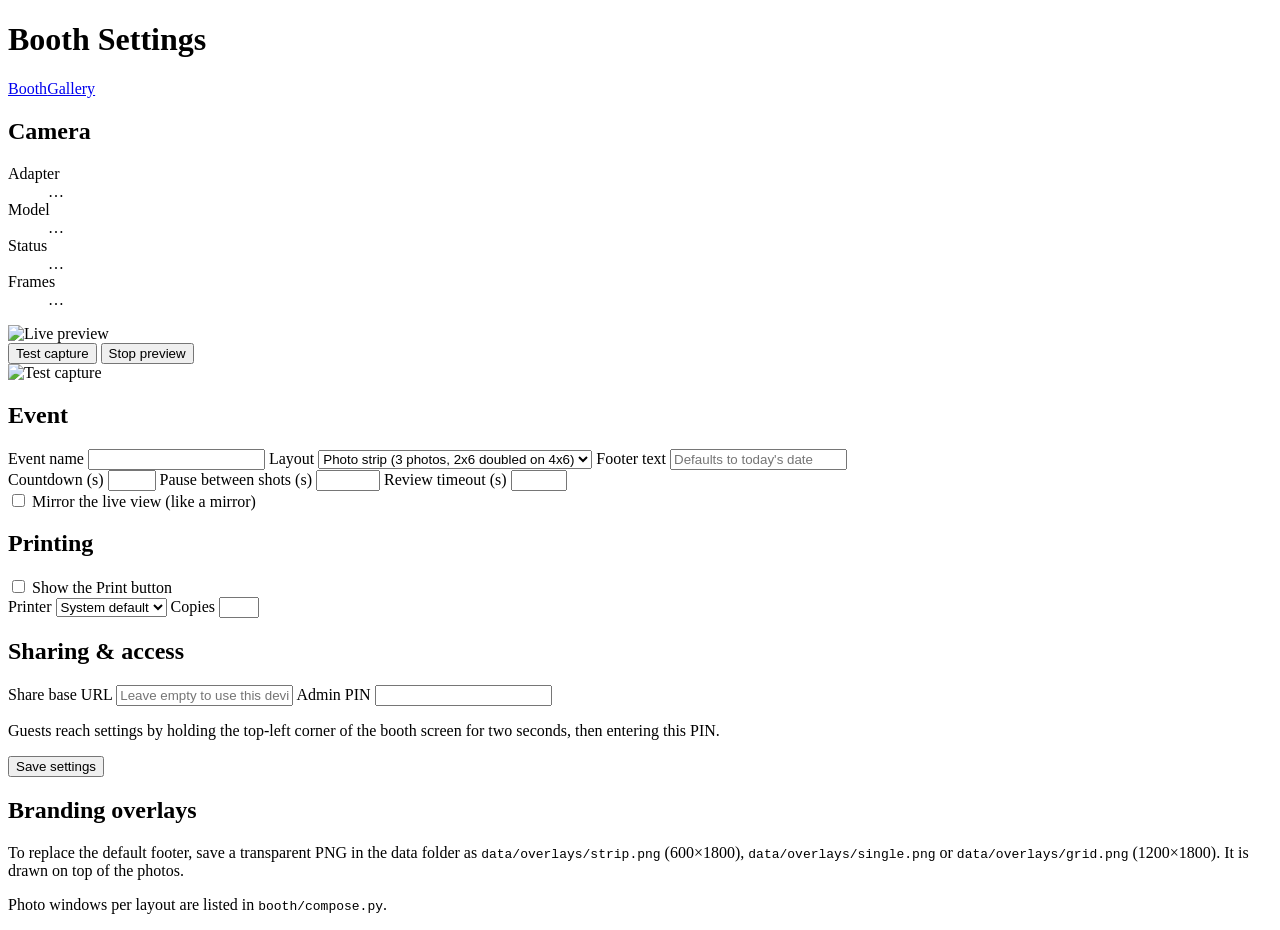
==== booth/static/admin.html @ 41714052 "Add photo booth service and kiosk UI (first iteration) Python camera service (FastAPI) with pluggabl" ====
<!doctype html>
<html lang="en">
<head>
<meta charset="utf-8">
<meta name="viewport" content="width=device-width, initial-scale=1">
<title>Booth Settings</title>
<link rel="icon" href="data:image/svg+xml,%3Csvg xmlns=%27http://www.w3.org/2000/svg%27 viewBox=%270 0 64 64%27%3E%3Crect width=%2764%27 height=%2764%27 rx=%2714%27 fill=%27%23ff4f7b%27/%3E%3Ccircle cx=%2732%27 cy=%2734%27 r=%2714%27 fill=%27none%27 stroke=%27%23fff%27 stroke-width=%276%27/%3E%3Crect x=%2722%27 y=%2712%27 width=%2720%27 height=%278%27 rx=%273%27 fill=%27%23fff%27/%3E%3C/svg%3E">
<link rel="stylesheet" href="/static/css/booth.css">
</head>
<body class="admin">
<header class="topbar">
  <h1>Booth Settings</h1>
  <nav><a href="/">Booth</a><a href="/gallery">Gallery</a></nav>
</header>
<main class="admin-grid">

  <section class="card">
    <h2>Camera</h2>
    <dl id="camera-status" class="kv">
      <dt>Adapter</dt><dd id="cam-adapter">…</dd>
      <dt>Model</dt><dd id="cam-model">…</dd>
      <dt>Status</dt><dd id="cam-connected">…</dd>
      <dt>Frames</dt><dd id="cam-frames">…</dd>
    </dl>
    <p id="cam-error" class="error-text"></p>
    <div class="preview-box"><img id="admin-live" alt="Live preview"></div>
    <div class="row">
      <button id="btn-test-capture" class="btn">Test capture</button>
      <button id="btn-preview-toggle" class="btn ghost">Stop preview</button>
    </div>
    <div id="test-result" class="preview-box hidden"><img id="test-img" alt="Test capture"></div>
  </section>

  <section class="card">
    <h2>Event</h2>
    <form id="config-form">
      <label>Event name <input name="event_name" required></label>
      <label>Layout
        <select name="layout">
          <option value="strip">Photo strip (3 photos, 2x6 doubled on 4x6)</option>
          <option value="single">Single photo (4x6)</option>
          <option value="grid">Grid (4 photos, 4x6)</option>
        </select>
      </label>
      <label>Footer text <input name="footer_text" placeholder="Defaults to today's date"></label>
      <div class="row">
        <label>Countdown (s) <input name="countdown_seconds" type="number" min="1" max="10"></label>
        <label>Pause between shots (s) <input name="shot_delay_seconds" type="number" min="0" max="10" step="0.5"></label>
        <label>Review timeout (s) <input name="review_timeout_seconds" type="number" min="5" max="600"></label>
      </div>
      <label class="check"><input name="mirror_preview" type="checkbox"> Mirror the live view (like a mirror)</label>

      <h2>Printing</h2>
      <label class="check"><input name="print_enabled" type="checkbox"> Show the Print button</label>
      <div class="row">
        <label>Printer
          <select name="printer_name"><option value="">System default</option></select>
        </label>
        <label>Copies <input name="print_copies" type="number" min="1" max="5"></label>
      </div>

      <h2>Sharing & access</h2>
      <label>Share base URL <input name="share_base_url" placeholder="Leave empty to use this device's address"></label>
      <label>Admin PIN <input name="admin_pin" inputmode="numeric"></label>
      <p class="hint">Guests reach settings by holding the top-left corner of the booth screen for two seconds, then entering this PIN.</p>

      <div class="row">
        <button type="submit" class="btn">Save settings</button>
        <span id="save-status" class="hint"></span>
      </div>
    </form>
  </section>

  <section class="card">
    <h2>Branding overlays</h2>
    <p>To replace the default footer, save a transparent PNG in the data folder as
      <code>data/overlays/strip.png</code> (600×1800), <code>data/overlays/single.png</code> or
      <code>data/overlays/grid.png</code> (1200×1800). It is drawn on top of the photos.</p>
    <p>Photo windows per layout are listed in <code>booth/compose.py</code>.</p>
  </section>

</main>
<script type="module" src="/static/js/admin.js"></script>
</body>
</html>
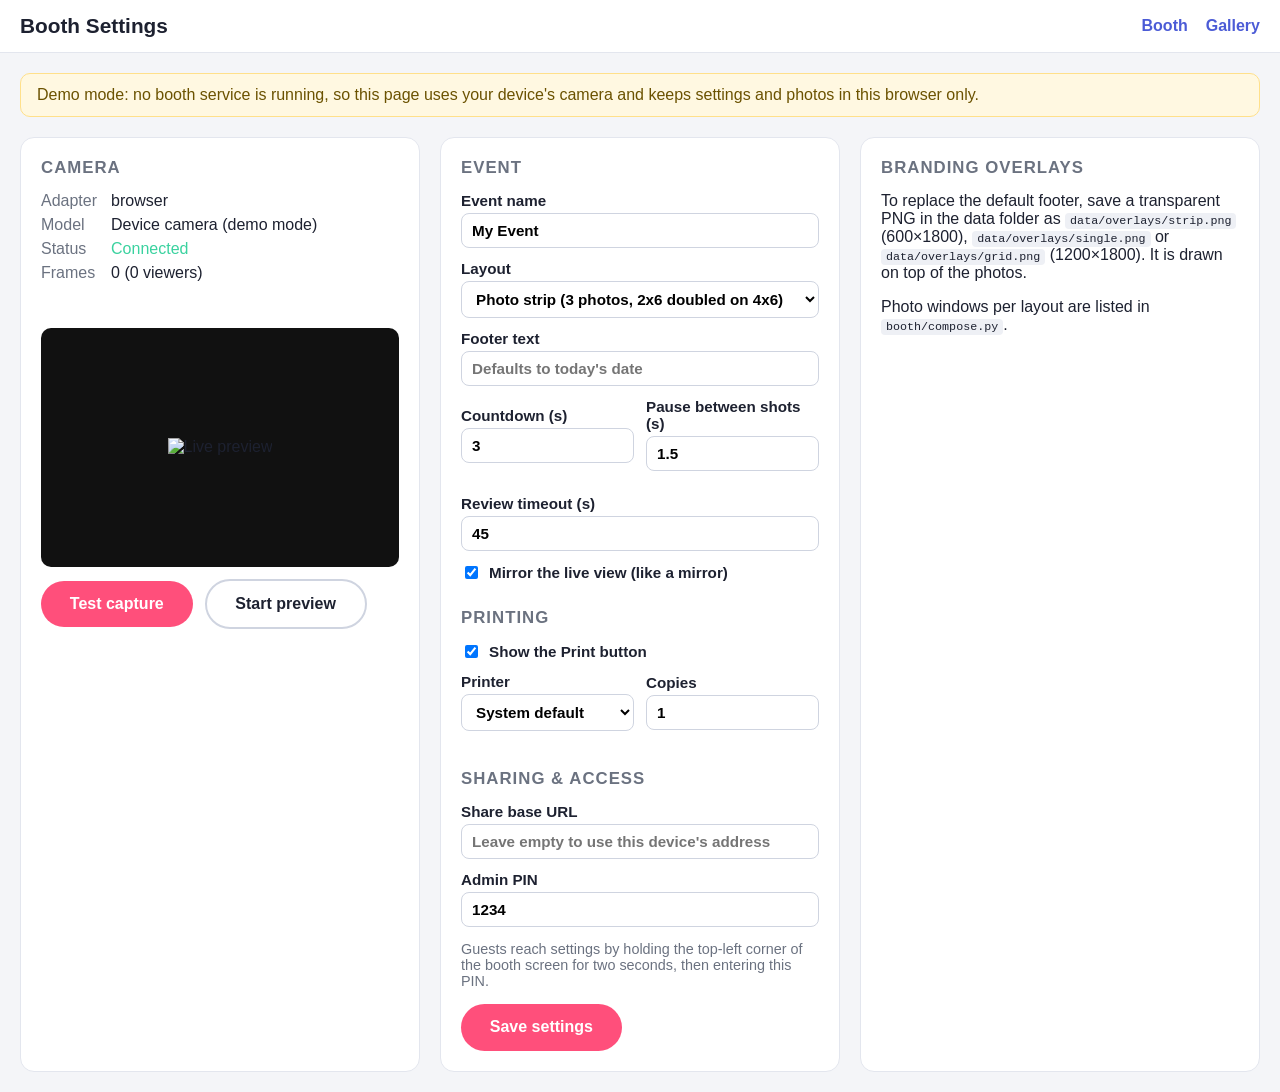
==== commit 081e9c70: "Add browser-only demo mode and publish the UI to GitHub Pages The booth, settings and gallery pages " ====
--- a/booth/static/admin.html
+++ b/booth/static/admin.html
@@ -5,14 +5,16 @@
 <meta name="viewport" content="width=device-width, initial-scale=1">
 <title>Booth Settings</title>
 <link rel="icon" href="data:image/svg+xml,%3Csvg xmlns=%27http://www.w3.org/2000/svg%27 viewBox=%270 0 64 64%27%3E%3Crect width=%2764%27 height=%2764%27 rx=%2714%27 fill=%27%23ff4f7b%27/%3E%3Ccircle cx=%2732%27 cy=%2734%27 r=%2714%27 fill=%27none%27 stroke=%27%23fff%27 stroke-width=%276%27/%3E%3Crect x=%2722%27 y=%2712%27 width=%2720%27 height=%278%27 rx=%273%27 fill=%27%23fff%27/%3E%3C/svg%3E">
-<link rel="stylesheet" href="/static/css/booth.css">
+<link rel="stylesheet" href="css/booth.css">
 </head>
 <body class="admin">
 <header class="topbar">
   <h1>Booth Settings</h1>
-  <nav><a href="/">Booth</a><a href="/gallery">Gallery</a></nav>
+  <nav><a href="index.html">Booth</a><a href="gallery.html">Gallery</a></nav>
 </header>
 <main class="admin-grid">
+
+  <p id="demo-note" class="demo-note hidden">Demo mode: no booth service is running, so this page uses your device's camera and keeps settings and photos in this browser only.</p>
 
   <section class="card">
     <h2>Camera</h2>
@@ -23,7 +25,7 @@
       <dt>Frames</dt><dd id="cam-frames">…</dd>
     </dl>
     <p id="cam-error" class="error-text"></p>
-    <div class="preview-box"><img id="admin-live" alt="Live preview"></div>
+    <div class="preview-box"><img id="admin-live" alt="Live preview"><video id="admin-live-video" class="hidden" autoplay playsinline muted></video></div>
     <div class="row">
       <button id="btn-test-capture" class="btn">Test capture</button>
       <button id="btn-preview-toggle" class="btn ghost">Stop preview</button>
@@ -80,6 +82,6 @@
   </section>
 
 </main>
-<script type="module" src="/static/js/admin.js"></script>
+<script type="module" src="js/admin.js"></script>
 </body>
 </html>
--- a/booth/static/css/booth.css
+++ b/booth/static/css/booth.css
@@ -0,0 +1,229 @@
+/* ---------- shared ---------- */
+:root {
+  --bg: #0f1115;
+  --panel: #1a1d24;
+  --text: #f4f5f7;
+  --muted: #9aa1ad;
+  --accent: #ff4f7b;
+  --accent-2: #ffb24f;
+  --ok: #3ad29f;
+  --bad: #ff6b6b;
+  --radius: 18px;
+  --font: -apple-system, BlinkMacSystemFont, "Segoe UI", Roboto, Helvetica, Arial, sans-serif;
+}
+* { box-sizing: border-box; }
+html, body { margin: 0; padding: 0; }
+body {
+  font-family: var(--font);
+  background: var(--bg);
+  color: var(--text);
+  -webkit-font-smoothing: antialiased;
+}
+.hidden { display: none !important; }
+.mono { font-family: ui-monospace, SFMono-Regular, Menlo, monospace; font-size: 0.9rem; color: var(--muted); word-break: break-all; }
+.btn {
+  font: inherit;
+  font-weight: 700;
+  color: #fff;
+  background: var(--accent);
+  border: 0;
+  border-radius: 999px;
+  padding: 0.9em 1.8em;
+  cursor: pointer;
+  text-decoration: none;
+  display: inline-block;
+  -webkit-tap-highlight-color: transparent;
+}
+.btn.ghost { background: transparent; border: 2px solid var(--muted); color: var(--text); }
+.btn.big { font-size: clamp(1.1rem, 2.6vw, 1.8rem); padding: 0.8em 1.6em; }
+.btn:disabled { opacity: 0.55; cursor: default; }
+.ok { color: var(--ok); }
+.bad { color: var(--bad); }
+
+/* ---------- booth (kiosk) ---------- */
+body.booth {
+  overflow: hidden;
+  user-select: none;
+  -webkit-user-select: none;
+  touch-action: manipulation;
+  height: 100vh;
+  height: 100dvh;
+}
+#app { position: fixed; inset: 0; }
+.screen {
+  position: absolute;
+  inset: 0;
+  display: none;
+  flex-direction: column;
+  align-items: center;
+  justify-content: center;
+  text-align: center;
+  padding: 24px;
+}
+.screen.active { display: flex; }
+
+#screen-attract { background: radial-gradient(ellipse at 50% 30%, #2b1b3d 0%, var(--bg) 70%); cursor: pointer; }
+.attract-inner h1 { font-size: clamp(2.4rem, 8vw, 6rem); margin: 0 0 0.2em; letter-spacing: -0.02em; }
+.attract-sub { font-size: clamp(1.2rem, 3vw, 2rem); color: var(--muted); margin: 0 0 1.5em; }
+.pulse {
+  width: clamp(120px, 22vw, 220px);
+  aspect-ratio: 1;
+  border-radius: 50%;
+  margin: 0 auto;
+  display: grid;
+  place-items: center;
+  font-weight: 800;
+  font-size: clamp(1.4rem, 3.5vw, 2.4rem);
+  background: var(--accent);
+  box-shadow: 0 0 0 0 rgba(255, 79, 123, 0.6);
+  animation: pulse 1.8s ease-out infinite;
+}
+@keyframes pulse {
+  0% { box-shadow: 0 0 0 0 rgba(255, 79, 123, 0.6); }
+  100% { box-shadow: 0 0 0 40px rgba(255, 79, 123, 0); }
+}
+.banner {
+  position: absolute;
+  left: 50%;
+  bottom: 28px;
+  transform: translateX(-50%);
+  background: rgba(255, 107, 107, 0.15);
+  border: 1px solid var(--bad);
+  color: #ffd1d1;
+  padding: 0.6em 1.2em;
+  border-radius: 999px;
+  font-size: 1rem;
+  max-width: 90vw;
+}
+
+#screen-live { padding: 0; background: #000; }
+.viewfinder { position: absolute; inset: 0; display: grid; place-items: center; }
+.viewfinder img, .viewfinder video { width: 100%; height: 100%; object-fit: contain; }
+body.mirror .viewfinder img, body.mirror .viewfinder video { transform: scaleX(-1); }
+.shot-counter {
+  position: absolute; top: 24px; left: 0; right: 0;
+  font-size: clamp(1.2rem, 3vw, 2rem); font-weight: 700;
+  text-shadow: 0 2px 12px rgba(0, 0, 0, 0.8);
+}
+.live-msg {
+  position: absolute; top: 50%; left: 0; right: 0; transform: translateY(-50%);
+  font-size: clamp(2rem, 7vw, 5rem); font-weight: 800;
+  text-shadow: 0 4px 24px rgba(0, 0, 0, 0.8);
+  pointer-events: none;
+}
+.countdown {
+  position: absolute; inset: 0; display: grid; place-items: center;
+  font-size: clamp(8rem, 30vw, 22rem); font-weight: 900; line-height: 1;
+  color: #fff; text-shadow: 0 6px 40px rgba(0, 0, 0, 0.9);
+  pointer-events: none;
+}
+.countdown.tick { animation: tick 1s ease-out; }
+@keyframes tick {
+  0% { transform: scale(1.4); opacity: 0; }
+  20% { transform: scale(1); opacity: 1; }
+  100% { transform: scale(0.9); opacity: 0.85; }
+}
+.filmstrip {
+  position: absolute; bottom: 20px; left: 0; right: 0;
+  display: flex; gap: 12px; justify-content: center;
+}
+.filmstrip img {
+  height: clamp(60px, 12vh, 140px); aspect-ratio: 3 / 2; object-fit: cover;
+  border: 3px solid #fff; border-radius: 10px; box-shadow: 0 6px 24px rgba(0, 0, 0, 0.6);
+  animation: pop 0.4s ease-out;
+}
+@keyframes pop { from { transform: scale(0.4); opacity: 0; } to { transform: scale(1); opacity: 1; } }
+.flash { position: absolute; inset: 0; background: #fff; opacity: 0; pointer-events: none; transition: opacity 0.35s ease-out; }
+.flash.on { opacity: 1; transition: none; }
+
+.spinner {
+  width: 72px; height: 72px; border-radius: 50%;
+  border: 8px solid rgba(255, 255, 255, 0.15); border-top-color: var(--accent);
+  animation: spin 0.9s linear infinite; margin-bottom: 24px;
+}
+@keyframes spin { to { transform: rotate(360deg); } }
+.big-text { font-size: clamp(1.3rem, 3vw, 2rem); font-weight: 700; margin: 0.4em 0; }
+
+#screen-review { gap: 20px; }
+.review-photo { position: relative; flex: 1; min-height: 0; width: 100%; }
+.review-photo img {
+  position: absolute; inset: 0; width: 100%; height: 100%; object-fit: contain;
+  filter: drop-shadow(0 20px 40px rgba(0, 0, 0, 0.7));
+}
+.review-actions { display: flex; gap: 16px; flex-wrap: wrap; justify-content: center; }
+.review-timer { color: var(--muted); font-size: 1rem; min-height: 1.3em; }
+
+#screen-error h2 { font-size: 2rem; margin: 0 0 0.3em; }
+.error-msg { color: var(--bad); font-size: 1.2rem; max-width: 36em; margin: 0 0 1.5em; }
+
+.modal { position: absolute; inset: 0; background: rgba(0, 0, 0, 0.78); display: grid; place-items: center; z-index: 20; }
+.modal-card {
+  background: var(--panel); border-radius: var(--radius); padding: 28px 32px;
+  display: flex; flex-direction: column; align-items: center; gap: 14px; text-align: center;
+  max-width: min(92vw, 520px);
+}
+.qr { width: min(60vw, 340px); aspect-ratio: 1; background: #fff; border-radius: 12px; padding: 8px; }
+.pin-display { font-size: 2rem; letter-spacing: 0.3em; min-height: 1.4em; }
+.pin-pad { display: grid; grid-template-columns: repeat(3, 1fr); gap: 10px; }
+.pin-pad button {
+  font: inherit; font-size: 1.5rem; font-weight: 700; color: var(--text);
+  background: #262a33; border: 0; border-radius: 14px; width: 84px; height: 64px; cursor: pointer;
+}
+.toast {
+  position: absolute; left: 50%; top: 28px; transform: translateX(-50%);
+  background: #262a33; border: 1px solid #3a3f4b; color: var(--text);
+  padding: 0.8em 1.4em; border-radius: 999px; font-weight: 600; z-index: 30;
+  max-width: 90vw;
+}
+.demo-banner {
+  position: absolute; top: 18px; left: 50%; transform: translateX(-50%);
+  color: var(--muted); font-size: 0.9rem; background: rgba(255, 255, 255, 0.06);
+  padding: 0.4em 1em; border-radius: 999px; max-width: 90vw;
+}
+.demo-note { grid-column: 1 / -1; margin: 0; padding: 12px 16px; background: #fff8e1; border: 1px solid #ffe08a; border-radius: 10px; color: #6b5200; }
+#admin-hotspot { position: absolute; top: 0; left: 0; width: 90px; height: 90px; z-index: 40; }
+
+/* ---------- admin & gallery ---------- */
+body.admin { background: #f4f5f8; color: #1d2130; }
+.topbar {
+  display: flex; align-items: center; justify-content: space-between;
+  padding: 14px 20px; background: #fff; border-bottom: 1px solid #e3e6ee;
+}
+.topbar h1 { font-size: 1.3rem; margin: 0; }
+.topbar nav a { margin-left: 18px; color: #4b5bd6; text-decoration: none; font-weight: 600; }
+.admin-grid { display: grid; grid-template-columns: repeat(auto-fit, minmax(340px, 1fr)); gap: 20px; padding: 20px; }
+.card { background: #fff; border: 1px solid #e3e6ee; border-radius: 14px; padding: 20px; }
+.card h2 { font-size: 1.05rem; margin: 0 0 14px; text-transform: uppercase; letter-spacing: 0.06em; color: #6b7280; }
+.card h2 + * { margin-top: 0; }
+.card form h2 { margin-top: 26px; }
+.card label { display: block; margin: 0 0 12px; font-weight: 600; font-size: 0.95rem; }
+.card input:not([type=checkbox]), .card select {
+  display: block; width: 100%; margin-top: 4px; font: inherit; padding: 8px 10px;
+  border: 1px solid #cfd4e0; border-radius: 8px; background: #fff;
+}
+.card label.check { display: flex; align-items: center; gap: 8px; }
+.card .row { display: flex; gap: 12px; flex-wrap: wrap; align-items: center; }
+.card .row label { flex: 1; min-width: 120px; }
+.card .btn { font-size: 1rem; }
+.card .btn.ghost { color: #1d2130; border-color: #cfd4e0; }
+.hint { color: #6b7280; font-size: 0.9rem; }
+.error-text { color: #c62828; font-size: 0.9rem; min-height: 1.2em; }
+.kv { display: grid; grid-template-columns: auto 1fr; gap: 6px 14px; margin: 0 0 10px; }
+.kv dt { color: #6b7280; }
+.kv dd { margin: 0; }
+.preview-box { background: #111; border-radius: 10px; overflow: hidden; margin: 12px 0; aspect-ratio: 3 / 2; display: grid; place-items: center; }
+.preview-box img, .preview-box video { max-width: 100%; max-height: 100%; }
+code { background: #eef0f5; padding: 1px 5px; border-radius: 4px; font-size: 0.9em; }
+
+.gallery { display: grid; grid-template-columns: repeat(auto-fill, minmax(180px, 1fr)); gap: 14px; padding: 20px; }
+.tile { display: block; background: #fff; border-radius: 10px; overflow: hidden; border: 1px solid #e3e6ee; text-decoration: none; color: inherit; }
+.tile img { width: 100%; display: block; background: #ddd; }
+.tile span { display: block; padding: 8px 10px; font-size: 0.85rem; color: #6b7280; }
+main > .hint { padding: 20px; }
+
+/* ---------- share page (guest's phone) ---------- */
+body.share { background: #111; color: #fff; }
+body.share main { max-width: 560px; margin: 0 auto; padding: 24px 16px; text-align: center; }
+body.share h1 { font-size: 1.4rem; margin: 0 0 16px; }
+body.share img { max-width: 100%; max-height: 72vh; border-radius: 8px; box-shadow: 0 12px 40px rgba(0, 0, 0, 0.6); }
+body.share .btn { margin-top: 20px; }
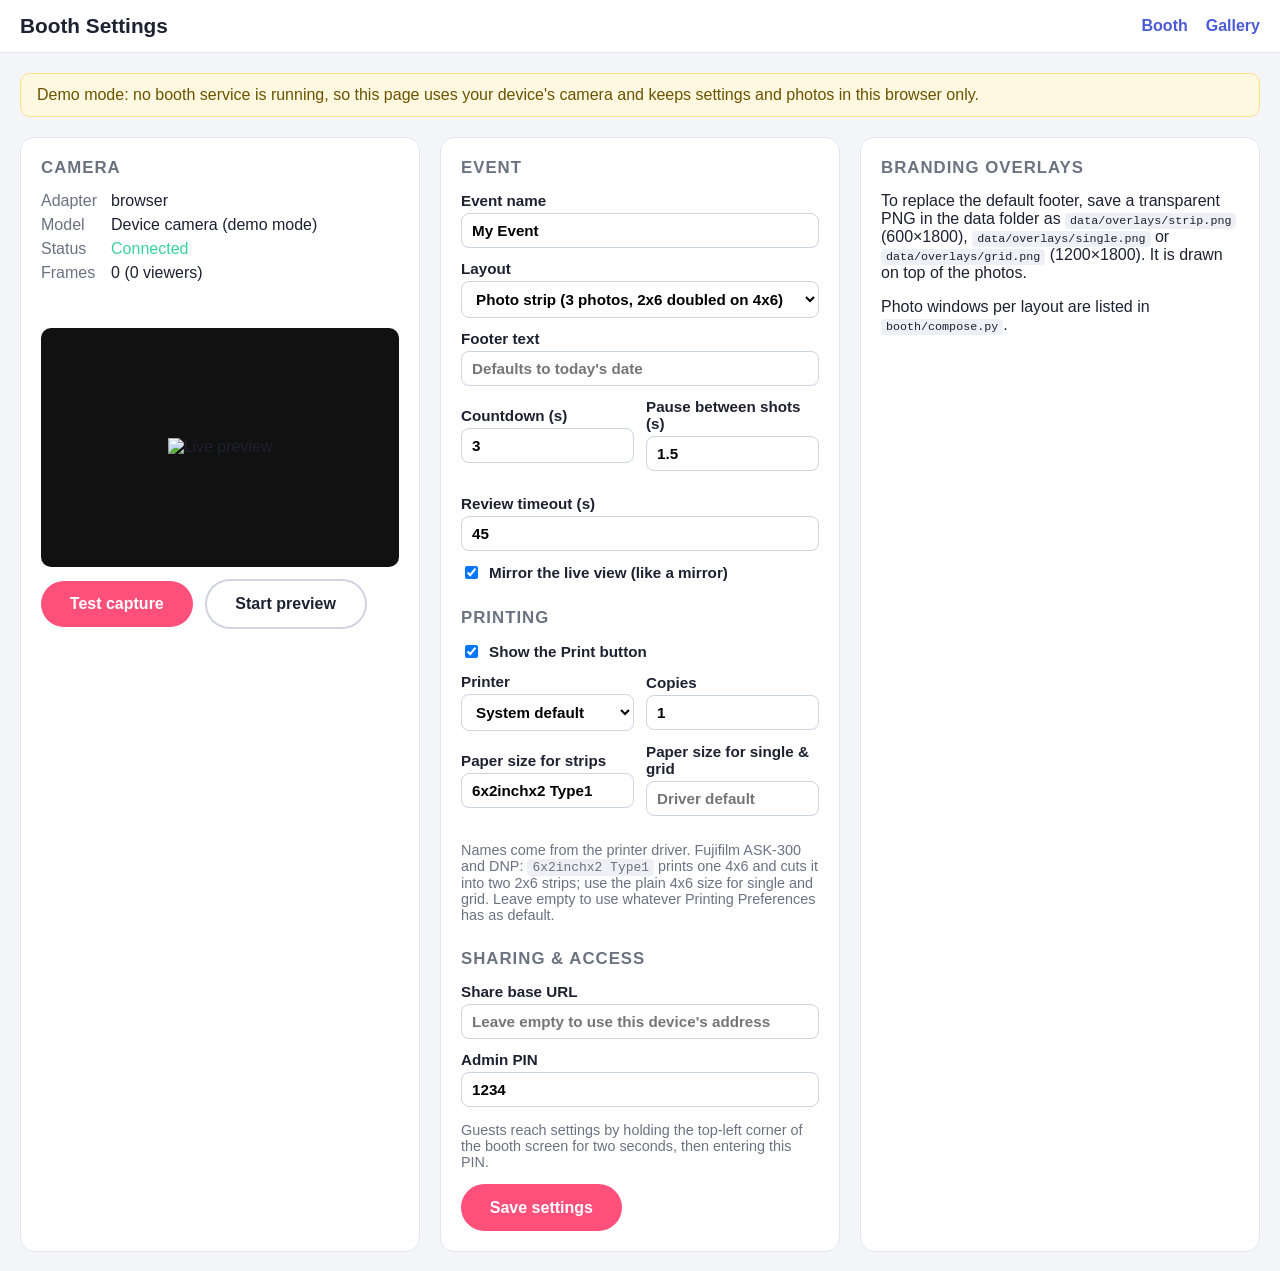
==== commit ea6eafee: "Tune for Canon Rebel T7 and Fujifilm ASK-300 Printing: apply a driver paper size per job so strips p" ====
--- a/booth/static/admin.html
+++ b/booth/static/admin.html
@@ -60,6 +60,18 @@
         </label>
         <label>Copies <input name="print_copies" type="number" min="1" max="5"></label>
       </div>
+      <div class="row">
+        <label>Paper size for strips
+          <input name="paper_size_strip" list="paper-sizes" placeholder="Driver default">
+        </label>
+        <label>Paper size for single &amp; grid
+          <input name="paper_size_sheet" list="paper-sizes" placeholder="Driver default">
+        </label>
+      </div>
+      <datalist id="paper-sizes"></datalist>
+      <p class="hint">Names come from the printer driver. Fujifilm ASK-300 and DNP: <code>6x2inchx2 Type1</code>
+        prints one 4x6 and cuts it into two 2x6 strips; use the plain 4x6 size for single and grid. Leave empty
+        to use whatever Printing Preferences has as default.</p>
 
       <h2>Sharing & access</h2>
       <label>Share base URL <input name="share_base_url" placeholder="Leave empty to use this device's address"></label>
